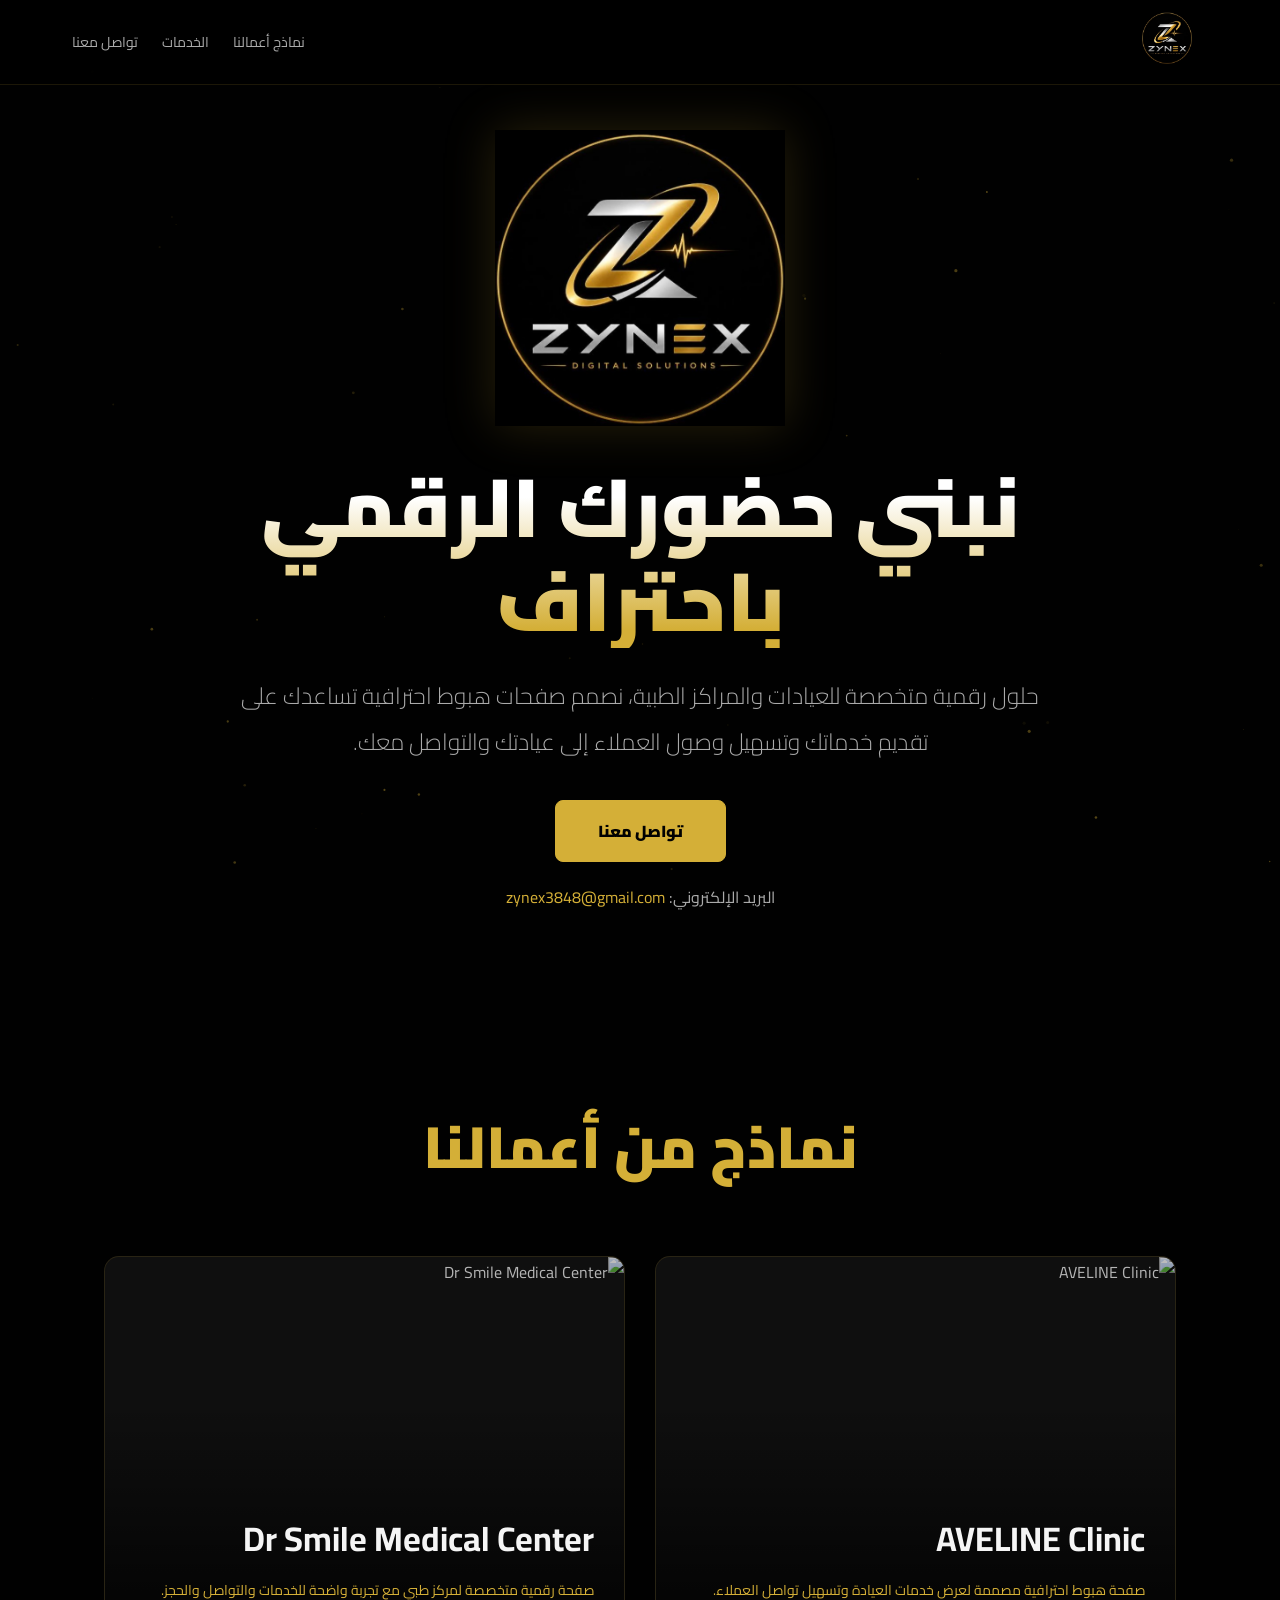
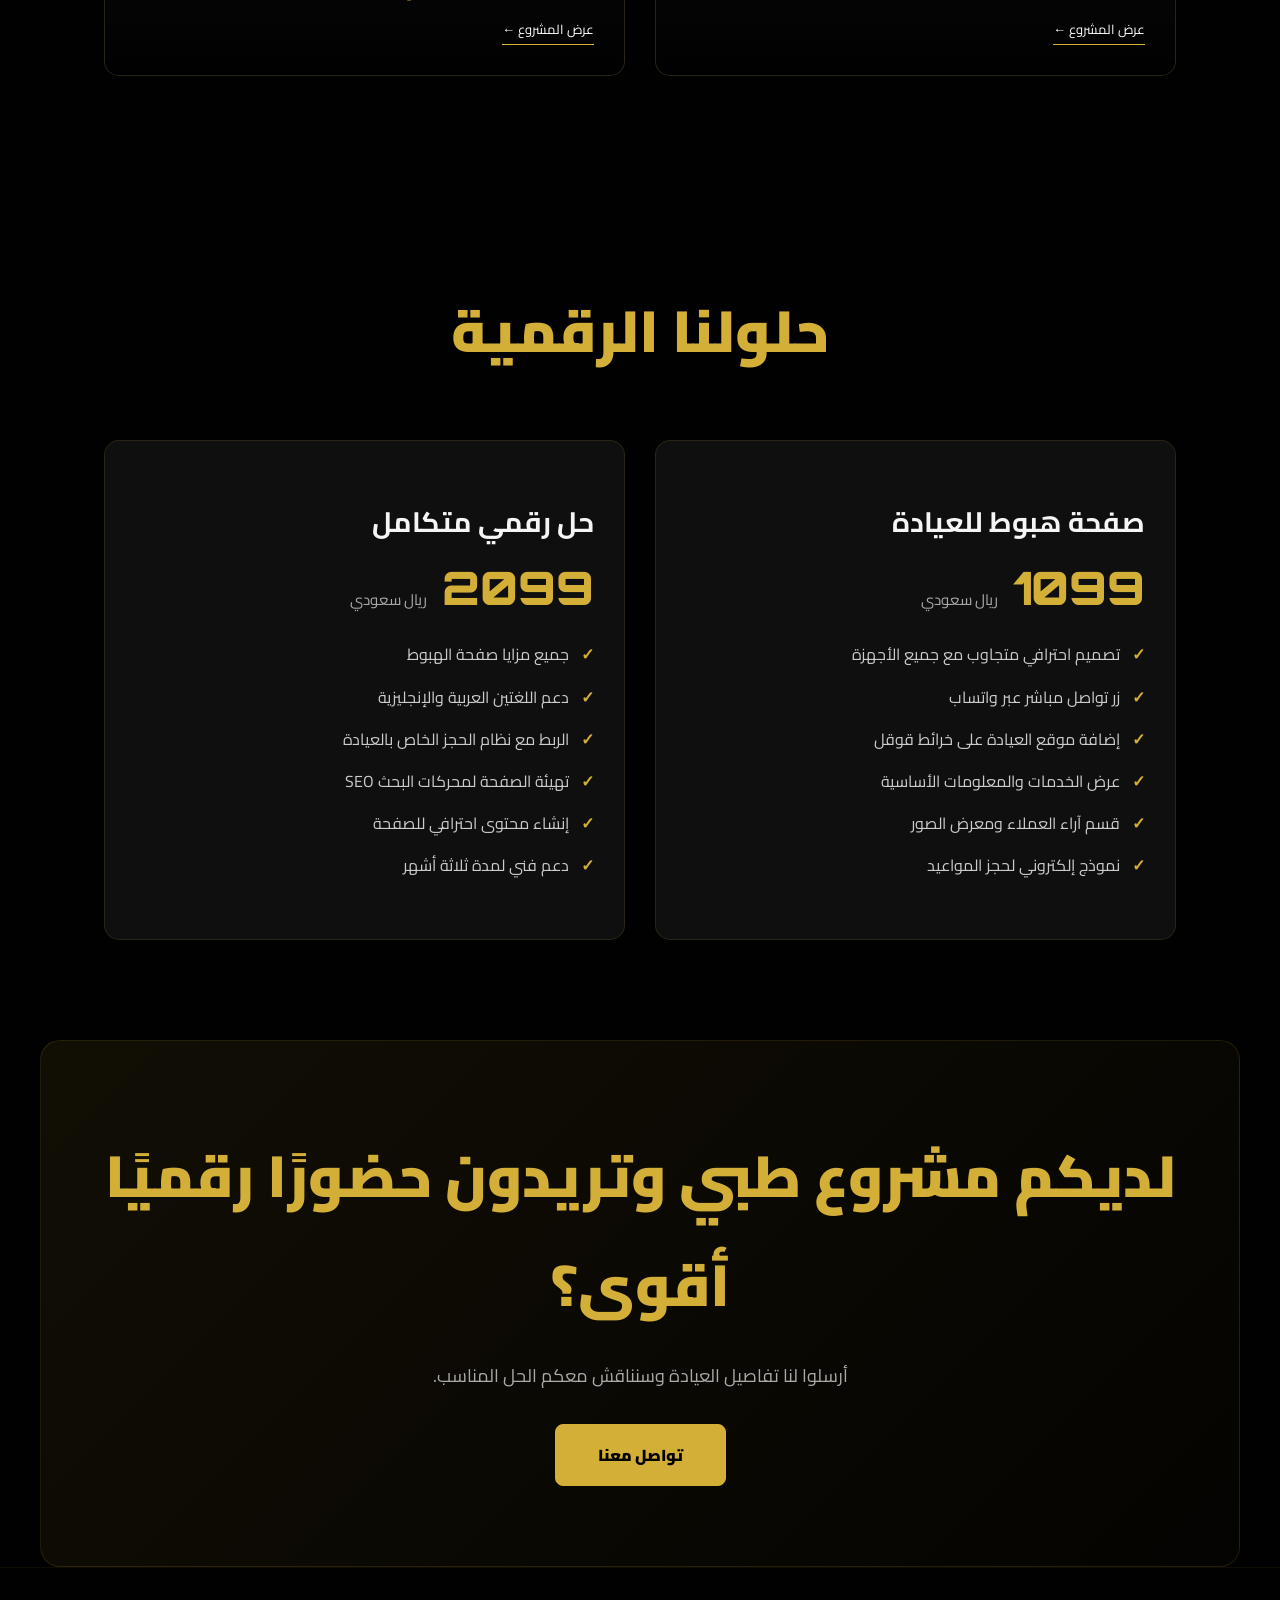
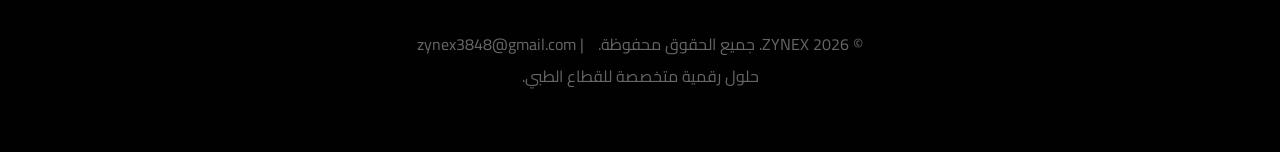
==== index.html @ 956066bc "Add files via upload" ====
<!DOCTYPE html>
<html lang="ar" dir="rtl">
<head>
<meta charset="UTF-8">
<meta name="viewport" content="width=device-width, initial-scale=1.0">
<title>ZYNEX | حلول رقمية للقطاع الطبي</title>
<meta name="description" content="ZYNEX حلول رقمية متخصصة للعيادات والمراكز الطبية، نصمم صفحات هبوط احترافية تساعد على تقديم خدمات العيادة وتسهيل تواصل العملاء.">
<link href="https://fonts.googleapis.com/css2?family=Cairo:wght@300;400;600;700;900&family=Orbitron:wght@700;900&display=swap" rel="stylesheet">
<style>
:root{--gold:#D4AF37;--gold2:#F0D46A;--dark:#010101;--gray:#0F0F0F;--text:#F5F5F5}
*{margin:0;padding:0;box-sizing:border-box}
html{scroll-behavior:smooth}
body{background:var(--dark);color:var(--text);font-family:'Cairo',sans-serif;overflow-x:hidden}
#particles{position:fixed;inset:0;width:100%;height:100%;z-index:-1;pointer-events:none}
nav{position:fixed;top:0;left:0;width:100%;padding:12px 5%;display:flex;justify-content:space-between;align-items:center;background:#010101E8;backdrop-filter:blur(20px);border-bottom:1px solid #D4AF3722;z-index:100}
nav .logo-img{width:82px;height:52px;object-fit:contain}
.links{display:flex;align-items:center;gap:8px}
nav a{color:#aaa;text-decoration:none;font-size:14px;transition:.3s;margin:0 8px}
nav a:hover{color:var(--gold)}
.hero{min-height:100vh;display:flex;align-items:center;justify-content:center;text-align:center;padding:130px 5% 80px}
.hero-content{max-width:950px}
.hero-logo{width:min(290px,60vw);height:auto;margin-bottom:25px;filter:drop-shadow(0 0 25px #D4AF3730)}
.hero h1{font-size:clamp(42px,8vw,82px);font-weight:900;line-height:1.15;background:linear-gradient(180deg,#fff 20%,var(--gold) 90%);-webkit-background-clip:text;-webkit-text-fill-color:transparent}
.hero .sub{font-size:clamp(17px,2.2vw,23px);font-weight:300;margin:25px auto 35px;color:#aaa;line-height:2;max-width:800px}
.btn{display:inline-block;background:var(--gold);color:var(--dark);padding:15px 42px;text-decoration:none;font-size:16px;font-weight:900;border-radius:8px;transition:.3s;border:1px solid var(--gold)}
.btn:hover{transform:translateY(-3px);box-shadow:0 10px 25px #D4AF3740;background:var(--gold2)}
section{padding:100px 5%;max-width:1200px;margin:auto}
h2{font-size:clamp(34px,6vw,58px);font-weight:900;text-align:center;margin-bottom:55px;color:var(--gold)}
.projects{display:flex;flex-direction:column;gap:30px}
.project{height:420px;background:var(--gray);position:relative;overflow:hidden;border:1px solid #D4AF3722;border-radius:15px;transition:.4s;text-decoration:none;color:var(--text);display:block}
.project:hover{transform:translateY(-8px);border-color:#D4AF3766}
.project::before{content:'';position:absolute;inset:0;background:linear-gradient(180deg,transparent 35%,rgba(0,0,0,.96) 100%);z-index:1}
.project-img{width:100%;height:100%;object-fit:cover;transition:.5s;opacity:.72}
.project:hover .project-img{transform:scale(1.04);opacity:.9}
.project-info{position:absolute;bottom:0;right:0;left:0;padding:30px;z-index:2}
.project-info h3{font-size:clamp(25px,4vw,34px);font-weight:700;margin-bottom:8px}
.project-info .tag{color:var(--gold);font-size:14px;line-height:1.8}
.project-link{display:inline-block;margin-top:14px;color:#fff;font-size:13px;border-bottom:1px solid var(--gold);padding-bottom:3px}
.cards{display:flex;flex-direction:column;gap:30px}
.card{background:var(--gray);padding:45px 30px;border:1px solid #D4AF3722;border-radius:15px;transition:.4s;flex:1}
.card:hover{border-color:#D4AF3766}
.card h3{font-size:28px;margin:10px 0;font-weight:700}
.card .price{font-size:46px;font-weight:900;color:var(--gold);font-family:'Orbitron'}
.card .price span{font-size:15px;font-weight:400;color:#aaa;font-family:'Cairo'}
.card ul{list-style:none;margin-top:25px;color:#ccc;font-size:16px}
.card ul li{margin:15px 0;padding-right:25px;position:relative;line-height:1.7}
.card ul li::before{content:'✓';position:absolute;right:0;color:var(--gold);font-weight:900}
.cta{text-align:center;background:linear-gradient(135deg,#D4AF3715,#D4AF3705);padding:80px 20px;border-radius:20px;border:1px solid #D4AF3722}
.cta h2{margin-bottom:20px}
.cta p{color:#aaa;margin-bottom:30px;font-size:18px;line-height:1.9}
footer{text-align:center;padding:60px 20px;border-top:1px solid #D4AF3711;color:#666;line-height:2}
@media(min-width:768px){.projects{flex-direction:row}.project{flex:1}.cards{flex-direction:row}}
@media(max-width:650px){nav{padding:10px 4%}nav .logo-img{width:68px;height:45px}.links a:not(:last-child){display:none}.hero{padding-top:115px}section{padding:80px 5%}.project{height:390px}}
</style>
</head>
<body>
<canvas id="particles"></canvas>

<nav>
<a href="#top" aria-label="ZYNEX"><img class="logo-img" src="[data-uri]" alt="ZYNEX Digital Solutions"></a>
<div class="links">
<a href="#work">نماذج أعمالنا</a>
<a href="#pricing">الخدمات</a>
<a href="https://wa.me/message/OMIL7MRKOKQHF1">تواصل معنا</a>
</div>
</nav>

<section class="hero" id="top">
<div class="hero-content">
<img class="hero-logo" src="[data-uri]" alt="ZYNEX Digital Solutions">
<h1>نبني حضورك الرقمي باحتراف</h1>
<p class="sub">حلول رقمية متخصصة للعيادات والمراكز الطبية، نصمم صفحات هبوط احترافية تساعدك على تقديم خدماتك وتسهيل وصول العملاء إلى عيادتك والتواصل معك.</p>
<a href="https://wa.me/message/OMIL7MRKOKQHF1" class="btn">تواصل معنا</a><p style="margin-top:20px;color:#aaa;">البريد الإلكتروني: <a href="mailto:zynex3848@gmail.com" style="color:#D4AF37;text-decoration:none;">zynex3848@gmail.com</a></p>
</div>
</section>

<section id="work">
<h2>نماذج من أعمالنا</h2>
<div class="projects">
<a class="project" href="https://avelineclinic.zynex3848.workers.dev" target="_blank" rel="noopener">
<img class="project-img" src="https://i.imgur.com/tZ7my7q.jpg" alt="AVELINE Clinic">
<div class="project-info">
<h3>AVELINE Clinic</h3>
<p class="tag">صفحة هبوط احترافية مصممة لعرض خدمات العيادة وتسهيل تواصل العملاء.</p>
<span class="project-link">عرض المشروع ←</span>
</div>
</a>
<a class="project" href="https://drsmilemedicalcenter.zynex3848.workers.dev" target="_blank" rel="noopener">
<img class="project-img" src="https://images.unsplash.com/photo-1606811971618-4486d14f3f99?q=80&w=1200&auto=format&fit=crop" alt="Dr Smile Medical Center">
<div class="project-info">
<h3>Dr Smile Medical Center</h3>
<p class="tag">صفحة رقمية متخصصة لمركز طبي مع تجربة واضحة للخدمات والتواصل والحجز.</p>
<span class="project-link">عرض المشروع ←</span>
</div>
</a>
</div>
</section>

<section id="pricing">
<h2>حلولنا الرقمية</h2>
<div class="cards">
<div class="card">
<h3>صفحة هبوط للعيادة</h3>
<div class="price">1099 <span>ريال سعودي</span></div>
<ul>
<li>تصميم احترافي متجاوب مع جميع الأجهزة</li>
<li>زر تواصل مباشر عبر واتساب</li>
<li>إضافة موقع العيادة على خرائط قوقل</li>
<li>عرض الخدمات والمعلومات الأساسية</li>
<li>قسم آراء العملاء ومعرض الصور</li>
<li>نموذج إلكتروني لحجز المواعيد</li>
</ul>
</div>
<div class="card">
<h3>حل رقمي متكامل</h3>
<div class="price">2099 <span>ريال سعودي</span></div>
<ul>
<li>جميع مزايا صفحة الهبوط</li>
<li>دعم اللغتين العربية والإنجليزية</li>
<li>الربط مع نظام الحجز الخاص بالعيادة</li>
<li>تهيئة الصفحة لمحركات البحث SEO</li>
<li>إنشاء محتوى احترافي للصفحة</li>
<li>دعم فني لمدة ثلاثة أشهر</li>
</ul>
</div>
</div>
</section>

<section class="cta">
<h2>لديكم مشروع طبي وتريدون حضورًا رقميًا أقوى؟</h2>
<p>أرسلوا لنا تفاصيل العيادة وسنناقش معكم الحل المناسب.</p>
<a href="https://wa.me/message/OMIL7MRKOKQHF1" class="btn">تواصل معنا</a>
</section>

<footer>© 2026 ZYNEX. جميع الحقوق محفوظة. <span style="margin-right:10px;">|</span> zynex3848@gmail.com<br>حلول رقمية متخصصة للقطاع الطبي.</footer>

<script>
const canvas=document.getElementById('particles');
const ctx=canvas.getContext('2d');
let particles=[];
function resize(){canvas.width=innerWidth;canvas.height=innerHeight}
resize();
addEventListener('resize',resize);
for(let i=0;i<50;i++){particles.push({x:Math.random()*innerWidth,y:Math.random()*innerHeight,s:Math.random()*1.5+.2,a:Math.random()*.35+.05})}
function animate(){
ctx.clearRect(0,0,canvas.width,canvas.height);
ctx.fillStyle='#D4AF37';
particles.forEach(p=>{
ctx.globalAlpha=p.a;
ctx.beginPath();ctx.arc(p.x,p.y,p.s,0,Math.PI*2);ctx.fill();
p.y-=.3;if(p.y<0)p.y=canvas.height;
});
ctx.globalAlpha=1;
requestAnimationFrame(animate);
}
animate();
</script>
</body>
</html>
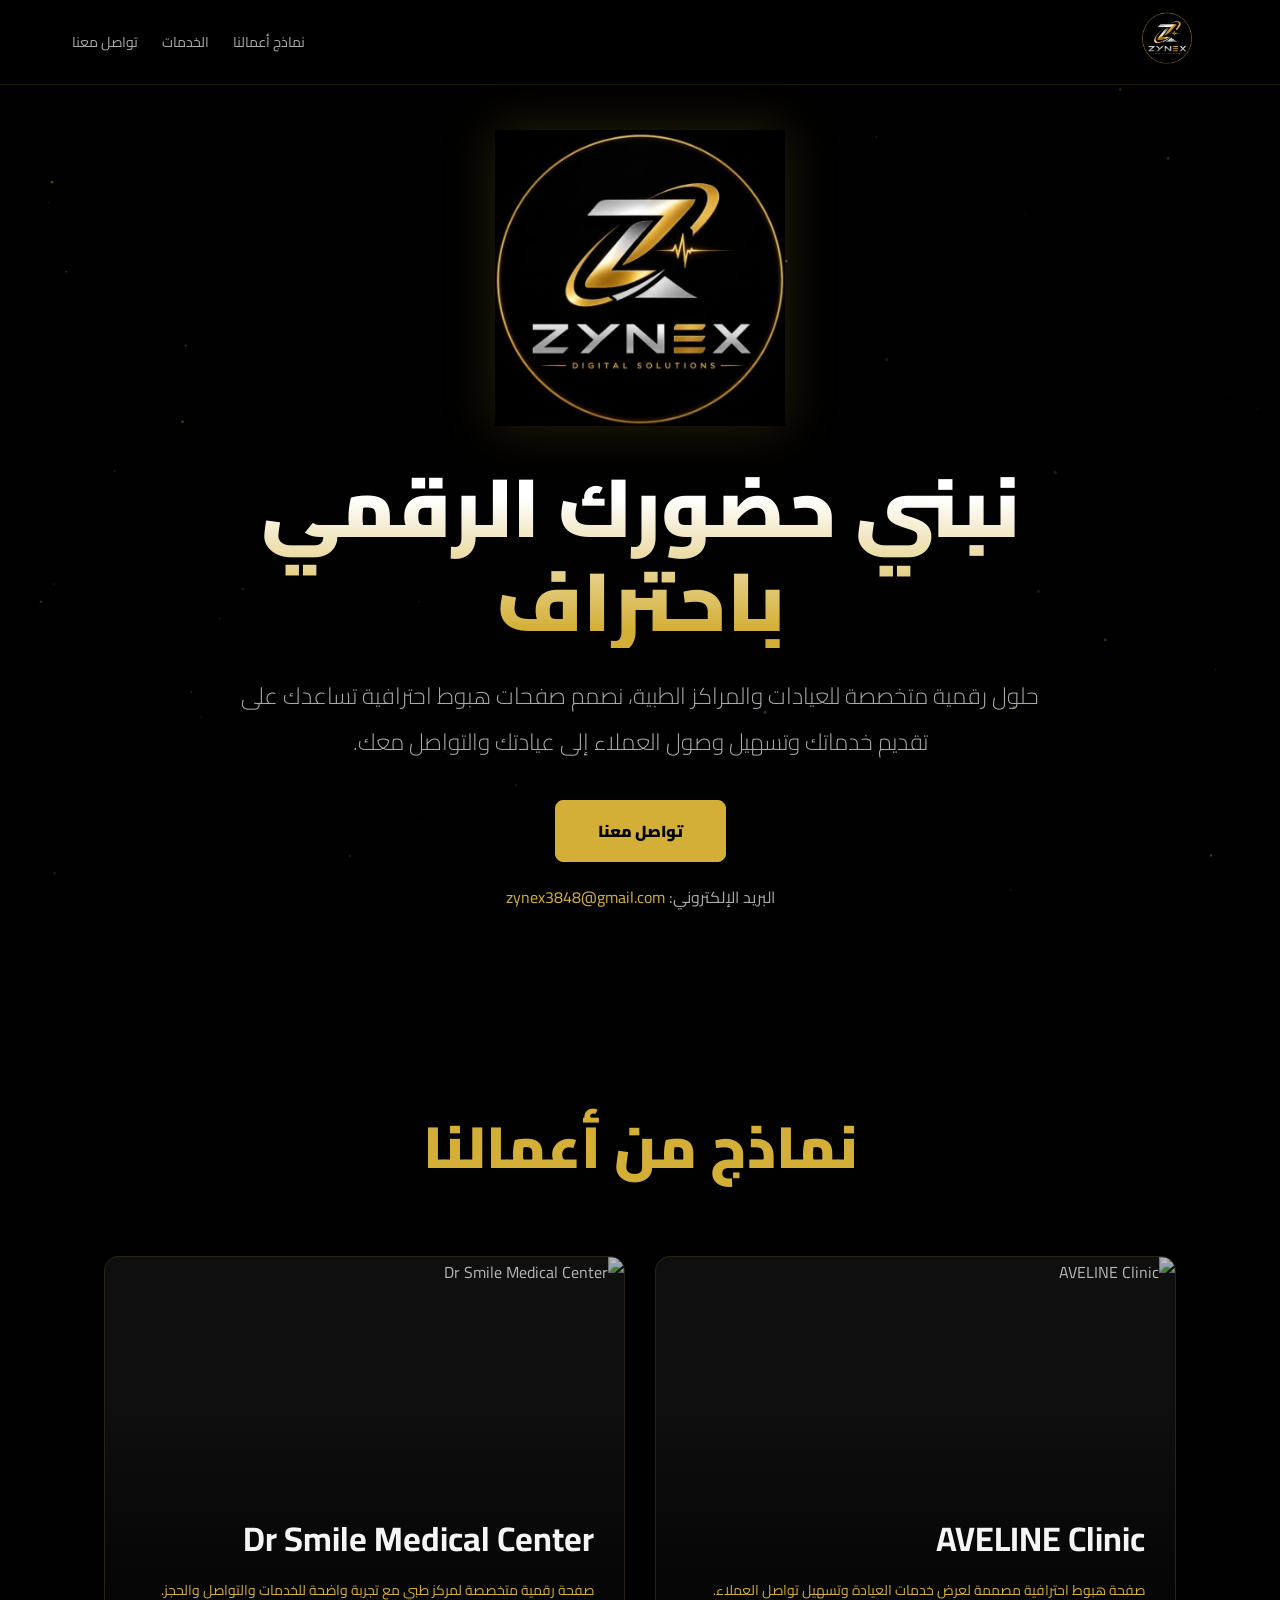
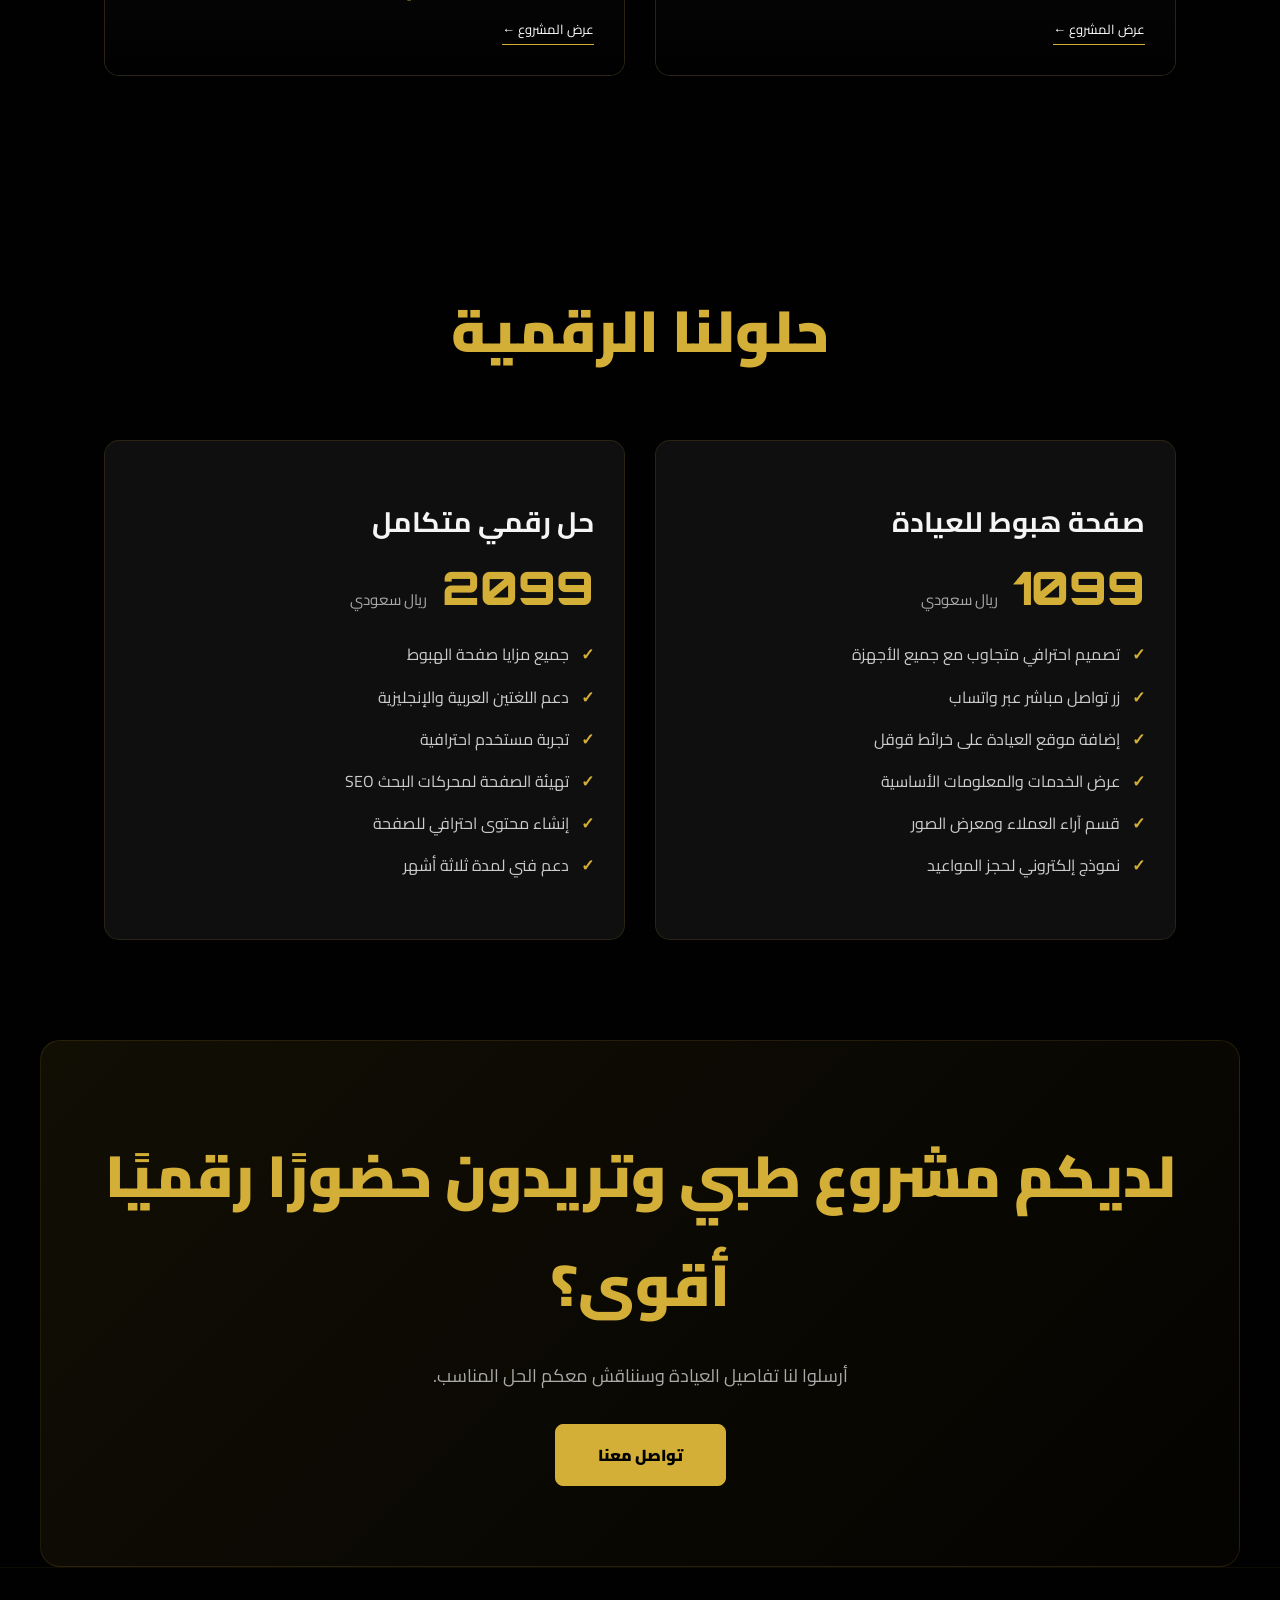
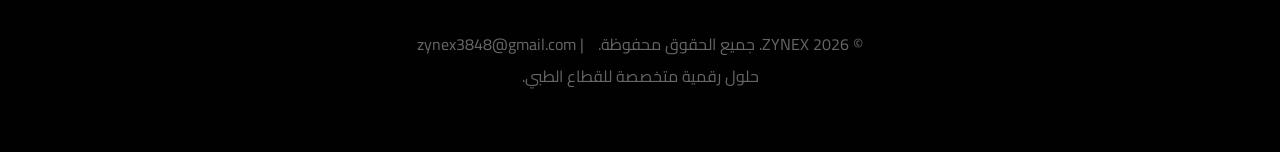
==== commit d5f26a7f: "Replace booking system integration with user experience" ====
--- a/index.html
+++ b/index.html
@@ -117,7 +117,7 @@
 <ul>
 <li>جميع مزايا صفحة الهبوط</li>
 <li>دعم اللغتين العربية والإنجليزية</li>
-<li>الربط مع نظام الحجز الخاص بالعيادة</li>
+<li>تجربة مستخدم احترافية</li>
 <li>تهيئة الصفحة لمحركات البحث SEO</li>
 <li>إنشاء محتوى احترافي للصفحة</li>
 <li>دعم فني لمدة ثلاثة أشهر</li>
@@ -156,4 +156,4 @@
 animate();
 </script>
 </body>
-</html>+</html>
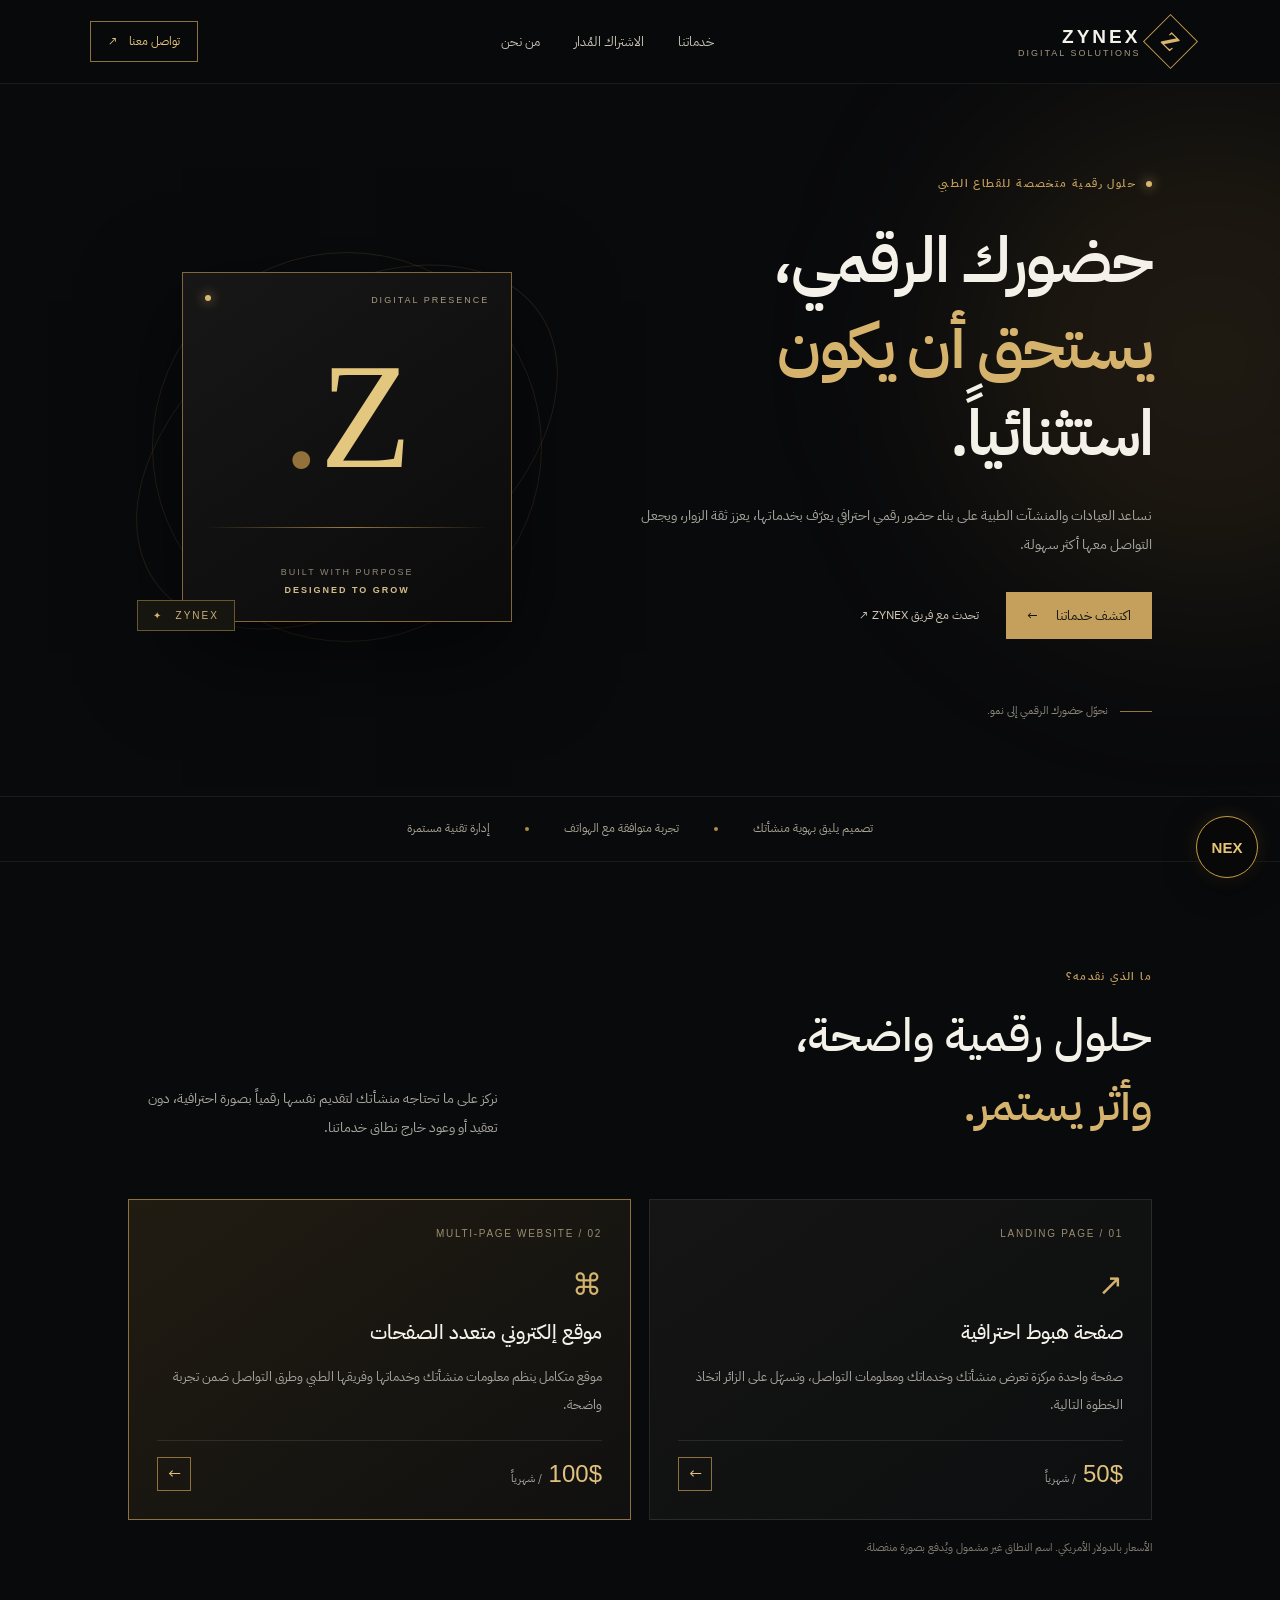
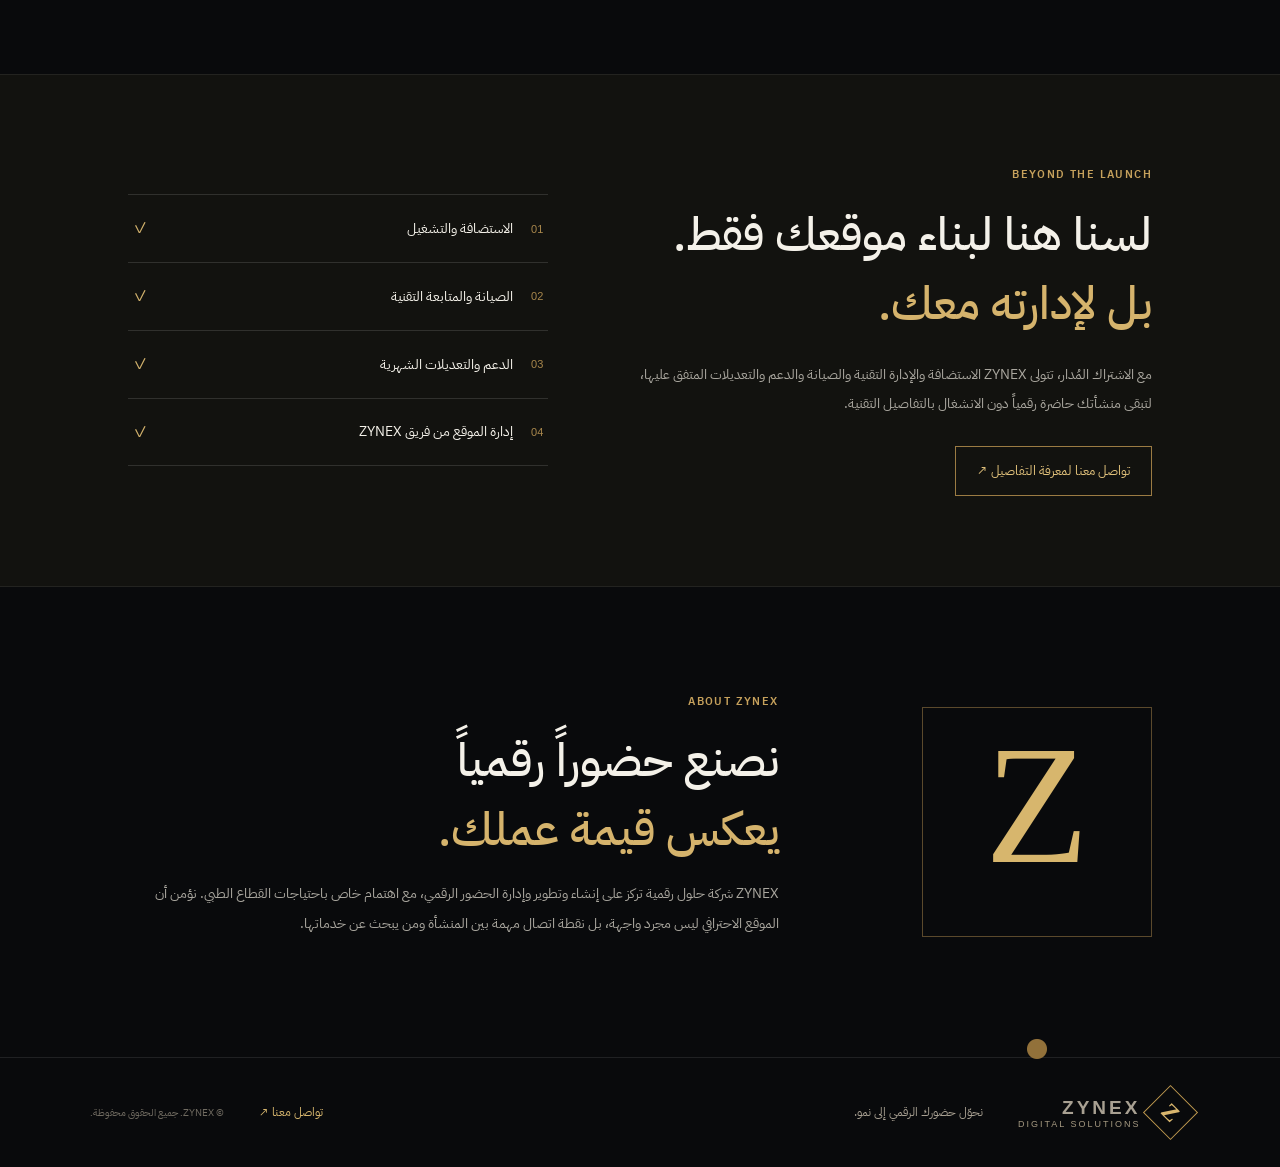
==== commit 68c1661c: "Add files via upload" ====
--- a/index.html
+++ b/index.html
@@ -1,159 +1,62 @@
-<!DOCTYPE html>
+<!doctype html>
 <html lang="ar" dir="rtl">
 <head>
-<meta charset="UTF-8">
-<meta name="viewport" content="width=device-width, initial-scale=1.0">
-<title>ZYNEX | حلول رقمية للقطاع الطبي</title>
-<meta name="description" content="ZYNEX حلول رقمية متخصصة للعيادات والمراكز الطبية، نصمم صفحات هبوط احترافية تساعد على تقديم خدمات العيادة وتسهيل تواصل العملاء.">
-<link href="https://fonts.googleapis.com/css2?family=Cairo:wght@300;400;600;700;900&family=Orbitron:wght@700;900&display=swap" rel="stylesheet">
-<style>
-:root{--gold:#D4AF37;--gold2:#F0D46A;--dark:#010101;--gray:#0F0F0F;--text:#F5F5F5}
-*{margin:0;padding:0;box-sizing:border-box}
-html{scroll-behavior:smooth}
-body{background:var(--dark);color:var(--text);font-family:'Cairo',sans-serif;overflow-x:hidden}
-#particles{position:fixed;inset:0;width:100%;height:100%;z-index:-1;pointer-events:none}
-nav{position:fixed;top:0;left:0;width:100%;padding:12px 5%;display:flex;justify-content:space-between;align-items:center;background:#010101E8;backdrop-filter:blur(20px);border-bottom:1px solid #D4AF3722;z-index:100}
-nav .logo-img{width:82px;height:52px;object-fit:contain}
-.links{display:flex;align-items:center;gap:8px}
-nav a{color:#aaa;text-decoration:none;font-size:14px;transition:.3s;margin:0 8px}
-nav a:hover{color:var(--gold)}
-.hero{min-height:100vh;display:flex;align-items:center;justify-content:center;text-align:center;padding:130px 5% 80px}
-.hero-content{max-width:950px}
-.hero-logo{width:min(290px,60vw);height:auto;margin-bottom:25px;filter:drop-shadow(0 0 25px #D4AF3730)}
-.hero h1{font-size:clamp(42px,8vw,82px);font-weight:900;line-height:1.15;background:linear-gradient(180deg,#fff 20%,var(--gold) 90%);-webkit-background-clip:text;-webkit-text-fill-color:transparent}
-.hero .sub{font-size:clamp(17px,2.2vw,23px);font-weight:300;margin:25px auto 35px;color:#aaa;line-height:2;max-width:800px}
-.btn{display:inline-block;background:var(--gold);color:var(--dark);padding:15px 42px;text-decoration:none;font-size:16px;font-weight:900;border-radius:8px;transition:.3s;border:1px solid var(--gold)}
-.btn:hover{transform:translateY(-3px);box-shadow:0 10px 25px #D4AF3740;background:var(--gold2)}
-section{padding:100px 5%;max-width:1200px;margin:auto}
-h2{font-size:clamp(34px,6vw,58px);font-weight:900;text-align:center;margin-bottom:55px;color:var(--gold)}
-.projects{display:flex;flex-direction:column;gap:30px}
-.project{height:420px;background:var(--gray);position:relative;overflow:hidden;border:1px solid #D4AF3722;border-radius:15px;transition:.4s;text-decoration:none;color:var(--text);display:block}
-.project:hover{transform:translateY(-8px);border-color:#D4AF3766}
-.project::before{content:'';position:absolute;inset:0;background:linear-gradient(180deg,transparent 35%,rgba(0,0,0,.96) 100%);z-index:1}
-.project-img{width:100%;height:100%;object-fit:cover;transition:.5s;opacity:.72}
-.project:hover .project-img{transform:scale(1.04);opacity:.9}
-.project-info{position:absolute;bottom:0;right:0;left:0;padding:30px;z-index:2}
-.project-info h3{font-size:clamp(25px,4vw,34px);font-weight:700;margin-bottom:8px}
-.project-info .tag{color:var(--gold);font-size:14px;line-height:1.8}
-.project-link{display:inline-block;margin-top:14px;color:#fff;font-size:13px;border-bottom:1px solid var(--gold);padding-bottom:3px}
-.cards{display:flex;flex-direction:column;gap:30px}
-.card{background:var(--gray);padding:45px 30px;border:1px solid #D4AF3722;border-radius:15px;transition:.4s;flex:1}
-.card:hover{border-color:#D4AF3766}
-.card h3{font-size:28px;margin:10px 0;font-weight:700}
-.card .price{font-size:46px;font-weight:900;color:var(--gold);font-family:'Orbitron'}
-.card .price span{font-size:15px;font-weight:400;color:#aaa;font-family:'Cairo'}
-.card ul{list-style:none;margin-top:25px;color:#ccc;font-size:16px}
-.card ul li{margin:15px 0;padding-right:25px;position:relative;line-height:1.7}
-.card ul li::before{content:'✓';position:absolute;right:0;color:var(--gold);font-weight:900}
-.cta{text-align:center;background:linear-gradient(135deg,#D4AF3715,#D4AF3705);padding:80px 20px;border-radius:20px;border:1px solid #D4AF3722}
-.cta h2{margin-bottom:20px}
-.cta p{color:#aaa;margin-bottom:30px;font-size:18px;line-height:1.9}
-footer{text-align:center;padding:60px 20px;border-top:1px solid #D4AF3711;color:#666;line-height:2}
-@media(min-width:768px){.projects{flex-direction:row}.project{flex:1}.cards{flex-direction:row}}
-@media(max-width:650px){nav{padding:10px 4%}nav .logo-img{width:68px;height:45px}.links a:not(:last-child){display:none}.hero{padding-top:115px}section{padding:80px 5%}.project{height:390px}}
-</style>
+  <meta charset="utf-8">
+  <meta name="viewport" content="width=device-width, initial-scale=1">
+  <meta name="theme-color" content="#090a0c">
+  <meta name="description" content="ZYNEX — حلول رقمية متخصصة للقطاع الطبي. نبني وندير حضورك الرقمي باحتراف.">
+  <title>ZYNEX | Digital Solutions</title>
+  <link rel="preconnect" href="https://fonts.googleapis.com">
+  <link rel="preconnect" href="https://fonts.gstatic.com" crossorigin>
+  <link href="https://fonts.googleapis.com/css2?family=IBM+Plex+Sans+Arabic:wght@400;500;600;700&display=swap" rel="stylesheet">
+  <link rel="stylesheet" href="index.css">
 </head>
 <body>
-<canvas id="particles"></canvas>
+  <header class="site-header">
+    <a class="brand" href="#home" aria-label="ZYNEX الصفحة الرئيسية"><span class="brand-mark">Z</span><span><b>ZYNEX</b><small> DIGITAL SOLUTIONS</small></span></a>
+    <nav class="nav" aria-label="القائمة الرئيسية"><a href="#services">خدماتنا</a><a href="#managed">الاشتراك المُدار</a><a href="#about">من نحن</a></nav>
+    <a class="header-cta" href="https://wa.me/249129452041" target="_blank" rel="noopener">تواصل معنا <span>↗</span></a>
+  </header>
 
-<nav>
-<a href="#top" aria-label="ZYNEX"><img class="logo-img" src="[data-uri]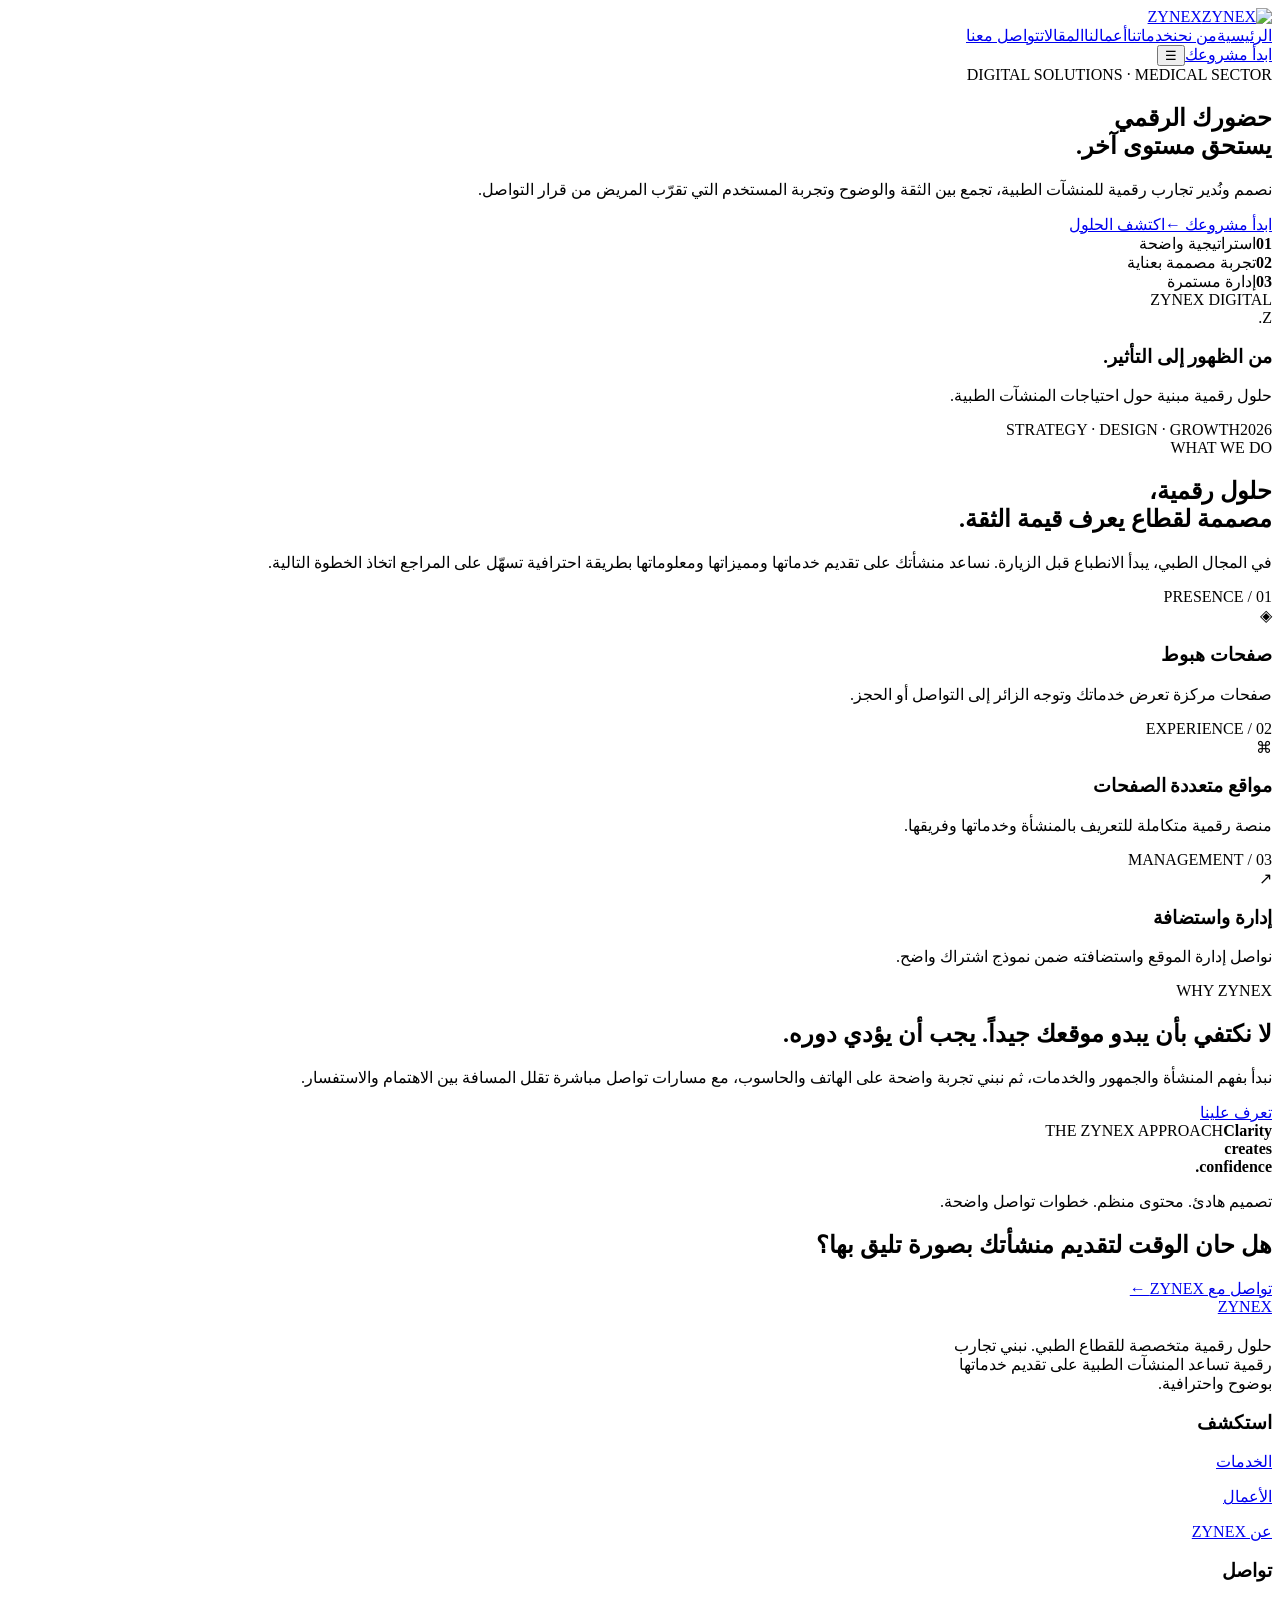
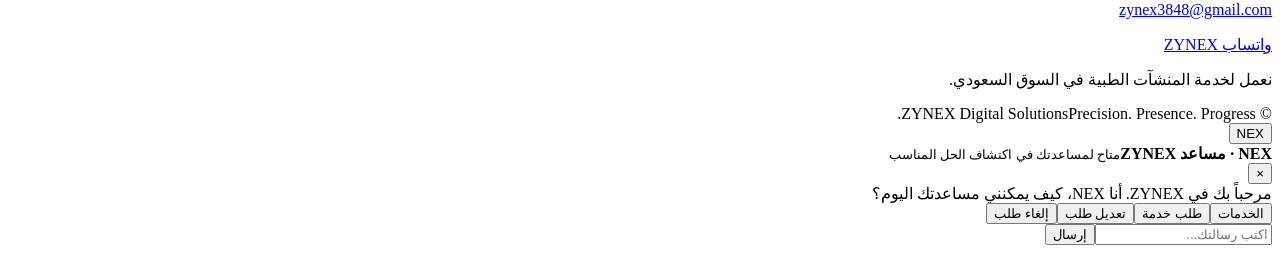
==== commit 56e0cd07: "Add files via upload" ====
--- a/index.html
+++ b/index.html
@@ -1,62 +1,5 @@
-<!doctype html>
-<html lang="ar" dir="rtl">
-<head>
-  <meta charset="utf-8">
-  <meta name="viewport" content="width=device-width, initial-scale=1">
-  <meta name="theme-color" content="#090a0c">
-  <meta name="description" content="ZYNEX — حلول رقمية متخصصة للقطاع الطبي. نبني وندير حضورك الرقمي باحتراف.">
-  <title>ZYNEX | Digital Solutions</title>
-  <link rel="preconnect" href="https://fonts.googleapis.com">
-  <link rel="preconnect" href="https://fonts.gstatic.com" crossorigin>
-  <link href="https://fonts.googleapis.com/css2?family=IBM+Plex+Sans+Arabic:wght@400;500;600;700&display=swap" rel="stylesheet">
-  <link rel="stylesheet" href="index.css">
-</head>
-<body>
-  <header class="site-header">
-    <a class="brand" href="#home" aria-label="ZYNEX الصفحة الرئيسية"><span class="brand-mark">Z</span><span><b>ZYNEX</b><small> DIGITAL SOLUTIONS</small></span></a>
-    <nav class="nav" aria-label="القائمة الرئيسية"><a href="#services">خدماتنا</a><a href="#managed">الاشتراك المُدار</a><a href="#about">من نحن</a></nav>
-    <a class="header-cta" href="https://wa.me/249129452041" target="_blank" rel="noopener">تواصل معنا <span>↗</span></a>
-  </header>
-
-  <main>
-    <section class="hero" id="home">
-      <div class="hero-glow"></div>
-      <div class="hero-copy">
-        <div class="eyebrow"><i></i> حلول رقمية متخصصة للقطاع الطبي</div>
-        <h1>حضورك الرقمي،<br><em>يستحق أن يكون</em> استثنائياً.</h1>
-        <p class="hero-text">نساعد العيادات والمنشآت الطبية على بناء حضور رقمي احترافي يعرّف بخدماتها، يعزز ثقة الزوار، ويجعل التواصل معها أكثر سهولة.</p>
-        <div class="hero-actions"><a class="button button-gold" href="#services">اكتشف خدماتنا <span>←</span></a><a class="text-link" href="https://wa.me/249129452041" target="_blank" rel="noopener">تحدث مع فريق ZYNEX ↗</a></div>
-        <div class="hero-note"><span class="note-line"></span> نحوّل حضورك الرقمي إلى نمو.</div>
-      </div>
-      <div class="hero-visual" aria-label="هوية ZYNEX"><div class="orbit orbit-one"></div><div class="orbit orbit-two"></div><div class="visual-card"><div class="visual-top"><span> DIGITAL PRESENCE</span><span class="live-dot"></span></div><div class="visual-logo">Z<span>.</span></div><div class="visual-rule"></div><div class="visual-caption">BUILT WITH PURPOSE<br><b>DESIGNED TO GROW</b></div></div><div class="floating-tag">ZYNEX <span>✦</span></div></div>
-    </section>
-
-    <section class="trust-strip"><span>تصميم يليق بهوية منشأتك</span><i></i><span>تجربة متوافقة مع الهواتف</span><i></i><span>إدارة تقنية مستمرة</span></section>
-
-    <section class="section services" id="services">
-      <div class="section-heading"><div><div class="eyebrow">ما الذي نقدمه؟</div><h2>حلول رقمية واضحة،<br><em>وأثر يستمر.</em></h2></div><p>نركز على ما تحتاجه منشأتك لتقديم نفسها رقمياً بصورة احترافية، دون تعقيد أو وعود خارج نطاق خدماتنا.</p></div>
-      <div class="service-grid">
-        <article class="service-card"><div class="card-number">01 / LANDING PAGE</div><div class="service-icon">↗</div><h3>صفحة هبوط احترافية</h3><p>صفحة واحدة مركزة تعرض منشأتك وخدماتك ومعلومات التواصل، وتسهّل على الزائر اتخاذ الخطوة التالية.</p><div class="card-bottom"><strong>50$ <small>/ شهرياً</small></strong><a href="https://wa.me/249129452041" target="_blank" rel="noopener" aria-label="استفسر عن صفحة الهبوط">←</a></div></article>
-        <article class="service-card featured"><div class="card-number">02 / MULTI-PAGE WEBSITE</div><div class="service-icon">⌘</div><h3>موقع إلكتروني متعدد الصفحات</h3><p>موقع متكامل ينظم معلومات منشأتك وخدماتها وفريقها الطبي وطرق التواصل ضمن تجربة واضحة.</p><div class="card-bottom"><strong>100$ <small>/ شهرياً</small></strong><a href="https://wa.me/249129452041" target="_blank" rel="noopener" aria-label="استفسر عن الموقع متعدد الصفحات">←</a></div></article>
-      </div>
-      <p class="small-note">الأسعار بالدولار الأمريكي. اسم النطاق غير مشمول ويُدفع بصورة منفصلة.</p>
-    </section>
-
-    <section class="managed" id="managed"><div class="managed-inner"><div><div class="eyebrow">BEYOND THE LAUNCH</div><h2>لسنا هنا لبناء موقعك فقط.<br><em>بل لإدارته معك.</em></h2><p>مع الاشتراك المُدار، تتولى ZYNEX الاستضافة والإدارة التقنية والصيانة والدعم والتعديلات المتفق عليها، لتبقى منشأتك حاضرة رقمياً دون الانشغال بالتفاصيل التقنية.</p><a class="button button-outline" href="https://wa.me/249129452041" target="_blank" rel="noopener">تواصل معنا لمعرفة التفاصيل ↗</a></div><div class="managed-list"><div><b>01</b><span>الاستضافة والتشغيل</span><i>✓</i></div><div><b>02</b><span>الصيانة والمتابعة التقنية</span><i>✓</i></div><div><b>03</b><span>الدعم والتعديلات الشهرية</span><i>✓</i></div><div><b>04</b><span>إدارة الموقع من فريق ZYNEX</span><i>✓</i></div></div></div></section>
-
-    <section class="section about" id="about"><div class="about-mark">Z<span>.</span></div><div><div class="eyebrow">ABOUT ZYNEX</div><h2>نصنع حضوراً رقمياً<br><em>يعكس قيمة عملك.</em></h2><p>ZYNEX شركة حلول رقمية تركز على إنشاء وتطوير وإدارة الحضور الرقمي، مع اهتمام خاص باحتياجات القطاع الطبي. نؤمن أن الموقع الاحترافي ليس مجرد واجهة، بل نقطة اتصال مهمة بين المنشأة ومن يبحث عن خدماتها.</p></div></section>
-  </main>
-
-  <footer class="footer"><a class="brand" href="#home"><span class="brand-mark">Z</span><span><b>ZYNEX</b><small> DIGITAL SOLUTIONS</small></span></a><span>نحوّل حضورك الرقمي إلى نمو.</span><a href="https://wa.me/249129452041" target="_blank" rel="noopener">تواصل معنا ↗</a><small class="copyright">© ZYNEX. جميع الحقوق محفوظة.</small></footer>
-
-  <!-- NEX assistant -->
-  <button id="nex-launch" type="button" aria-label="تحدث مع NEX">NEX</button>
-  <section id="nex-panel" aria-label="محادثة NEX" aria-hidden="true">
-    <header id="nex-head"><div id="nex-mark">N</div><div><div id="nex-title">NEX</div><div id="nex-sub">المساعد الرقمي الرسمي لـ ZYNEX</div></div><button id="nex-close" type="button" aria-label="إغلاق">×</button></header>
-    <div id="nex-messages" aria-live="polite"></div>
-    <div id="nex-chips"><button class="nex-chip" type="button">ما خدمات ZYNEX؟</button><button class="nex-chip" type="button">ما أسعار الاشتراكات؟</button><button class="nex-chip" type="button">ماذا يشمل الاشتراك؟</button></div>
-    <form id="nex-form"><input id="nex-input" class="nex-animated-placeholder" maxlength="1200" autocomplete="off" placeholder="جرّب أن تسأل NEX عن خدمات ZYNEX…" aria-label="اكتب سؤالك"><button id="nex-send" type="submit">إرسال</button></form>
-  </section>
-  <script src="index.js" defer></script>
-</body>
-</html>
+<!doctype html><html lang="ar" dir="rtl"><head><meta charset="utf-8"><meta name="viewport" content="width=device-width,initial-scale=1"><meta name="description" content="ZYNEX تقدم مواقع وتجارب رقمية احترافية للعيادات والمنشآت الطبية."><meta name="theme-color" content="#F4F0E6"><title>حلول رقمية للقطاع الطبي | ZYNEX</title><link rel="preconnect" href="https://fonts.googleapis.com"><link rel="stylesheet" href="public/css/style.css"></head><body><div class="topline"></div><header class="site-header"><div class="container nav"><a class="brand" href="public/index.html"><img src="https://i.imgur.com/M1m2t1p.jpg" alt="ZYNEX"><span>ZYNEX</span></a><nav class="nav-links" id="siteNav"><a href="public/index.html">الرئيسية</a><a href="public/about.html">من نحن</a><a href="public/services.html">خدماتنا</a><a href="public/projects.html">أعمالنا</a><a href="public/blog.html">المقالات</a><a href="public/contact.html">تواصل معنا</a></nav><div class="nav-actions"><a class="btn btn-outline" href="public/contact.html">ابدأ مشروعك</a><button class="menu-toggle" id="menuToggle" aria-label="القائمة">☰</button></div></div></header><main>
+<section class="hero"><div class="container hero-grid"><div class="hero-copy"><span class="eyebrow">DIGITAL SOLUTIONS · MEDICAL SECTOR</span><h1>حضورك الرقمي<br><span>يستحق مستوى آخر.</span></h1><p class="lead">نصمم ونُدير تجارب رقمية للمنشآت الطبية، تجمع بين الثقة والوضوح وتجربة المستخدم التي تقرّب المريض من قرار التواصل.</p><div class="hero-actions"><a class="btn" href="public/contact.html">ابدأ مشروعك <span>←</span></a><a class="btn btn-outline" href="public/services.html">اكتشف الحلول</a></div><div class="stats"><div class="stat"><strong>01</strong><span>استراتيجية واضحة</span></div><div class="stat"><strong>02</strong><span>تجربة مصممة بعناية</span></div><div class="stat"><strong>03</strong><span>إدارة مستمرة</span></div></div></div><div class="hero-art"><div class="orbit"></div><div class="art-card"><div class="eyebrow">ZYNEX DIGITAL</div><div class="monogram">Z.</div><div class="art-line"></div><h3>من الظهور إلى التأثير.</h3><p>حلول رقمية مبنية حول احتياجات المنشآت الطبية.</p><div class="art-metric"><span>STRATEGY · DESIGN · GROWTH</span><span>2026</span></div></div></div></div></section>
+<section class="section dark-section"><div class="container"><div class="section-head"><div><span class="eyebrow">WHAT WE DO</span><h2>حلول رقمية،<br>مصممة لقطاع يعرف قيمة الثقة.</h2></div><p>في المجال الطبي، يبدأ الانطباع قبل الزيارة. نساعد منشأتك على تقديم خدماتها ومميزاتها ومعلوماتها بطريقة احترافية تسهّل على المراجع اتخاذ الخطوة التالية.</p></div><div class="grid-3"><article class="card"><span class="card-number">01 / PRESENCE</span><div class="icon-box">◈</div><h3>صفحات هبوط</h3><p>صفحات مركزة تعرض خدماتك وتوجه الزائر إلى التواصل أو الحجز.</p></article><article class="card"><span class="card-number">02 / EXPERIENCE</span><div class="icon-box">⌘</div><h3>مواقع متعددة الصفحات</h3><p>منصة رقمية متكاملة للتعريف بالمنشأة وخدماتها وفريقها.</p></article><article class="card"><span class="card-number">03 / MANAGEMENT</span><div class="icon-box">↗</div><h3>إدارة واستضافة</h3><p>نواصل إدارة الموقع واستضافته ضمن نموذج اشتراك واضح.</p></article></div></div></section>
+<section class="section"><div class="container split"><div><span class="eyebrow">WHY ZYNEX</span><h2>لا نكتفي بأن يبدو موقعك جيداً. يجب أن يؤدي دوره.</h2><p class="lead">نبدأ بفهم المنشأة والجمهور والخدمات، ثم نبني تجربة واضحة على الهاتف والحاسوب، مع مسارات تواصل مباشرة تقلل المسافة بين الاهتمام والاستفسار.</p><a class="btn btn-outline" href="public/about.html">تعرف علينا</a></div><div class="visual-panel"><span class="eyebrow">THE ZYNEX APPROACH</span><strong>Clarity<br>creates<br>confidence.</strong><p>تصميم هادئ. محتوى منظم. خطوات تواصل واضحة.</p></div></div></section>
+<section class="section"><div class="container"><div class="cta-band"><h2>هل حان الوقت لتقديم منشأتك بصورة تليق بها؟</h2><a class="btn" href="public/contact.html">تواصل مع ZYNEX ←</a></div></div></section></main><footer class="site-footer"><div class="container"><div class="footer-grid"><div><a class="brand" href="public/index.html"><img src="https://i.imgur.com/M1m2t1p.jpg" alt=""><span>ZYNEX</span></a><p style="max-width:360px;margin-top:20px">حلول رقمية متخصصة للقطاع الطبي. نبني تجارب رقمية تساعد المنشآت الطبية على تقديم خدماتها بوضوح واحترافية.</p></div><div><h3>استكشف</h3><p><a href="public/services.html">الخدمات</a></p><p><a href="public/projects.html">الأعمال</a></p><p><a href="public/about.html">عن ZYNEX</a></p></div><div><h3>تواصل</h3><p><a href="mailto:zynex3848@gmail.com">zynex3848@gmail.com</a></p><p><a href="https://wa.me/249129452041">واتساب ZYNEX</a></p><p>نعمل لخدمة المنشآت الطبية في السوق السعودي.</p></div></div><div class="footer-bottom"><span>© <span id="year"></span> ZYNEX Digital Solutions</span><span>Precision. Presence. Progress.</span></div></div></footer><button class="nex-launch" id="nexLaunch" aria-label="افتح NEX">NEX</button><section class="nex-panel" id="nexPanel"><div class="nex-head"><div><strong>NEX · مساعد ZYNEX</strong><small>متاح لمساعدتك في اكتشاف الحل المناسب</small></div><button class="nex-close" id="nexClose">×</button></div><div class="nex-messages" id="nexMessages"><div class="bubble bot">مرحباً بك في ZYNEX. أنا NEX، كيف يمكنني مساعدتك اليوم؟</div></div><div class="nex-shortcuts"><button data-shortcut="أريد معرفة خدمات ZYNEX">الخدمات</button><button data-shortcut="أريد طلب خدمة">طلب خدمة</button><button data-action="edit-order">تعديل طلب</button><button data-action="cancel-order">إلغاء طلب</button></div><form class="nex-compose" id="nexForm"><input id="nexInput" placeholder="اكتب رسالتك..." maxlength="4000" autocomplete="off"><button>إرسال</button></form></section><script src="public/js/config.js"></script><script src="public/js/main.js"></script><script src="public/js/nex.js"></script></body></html>
